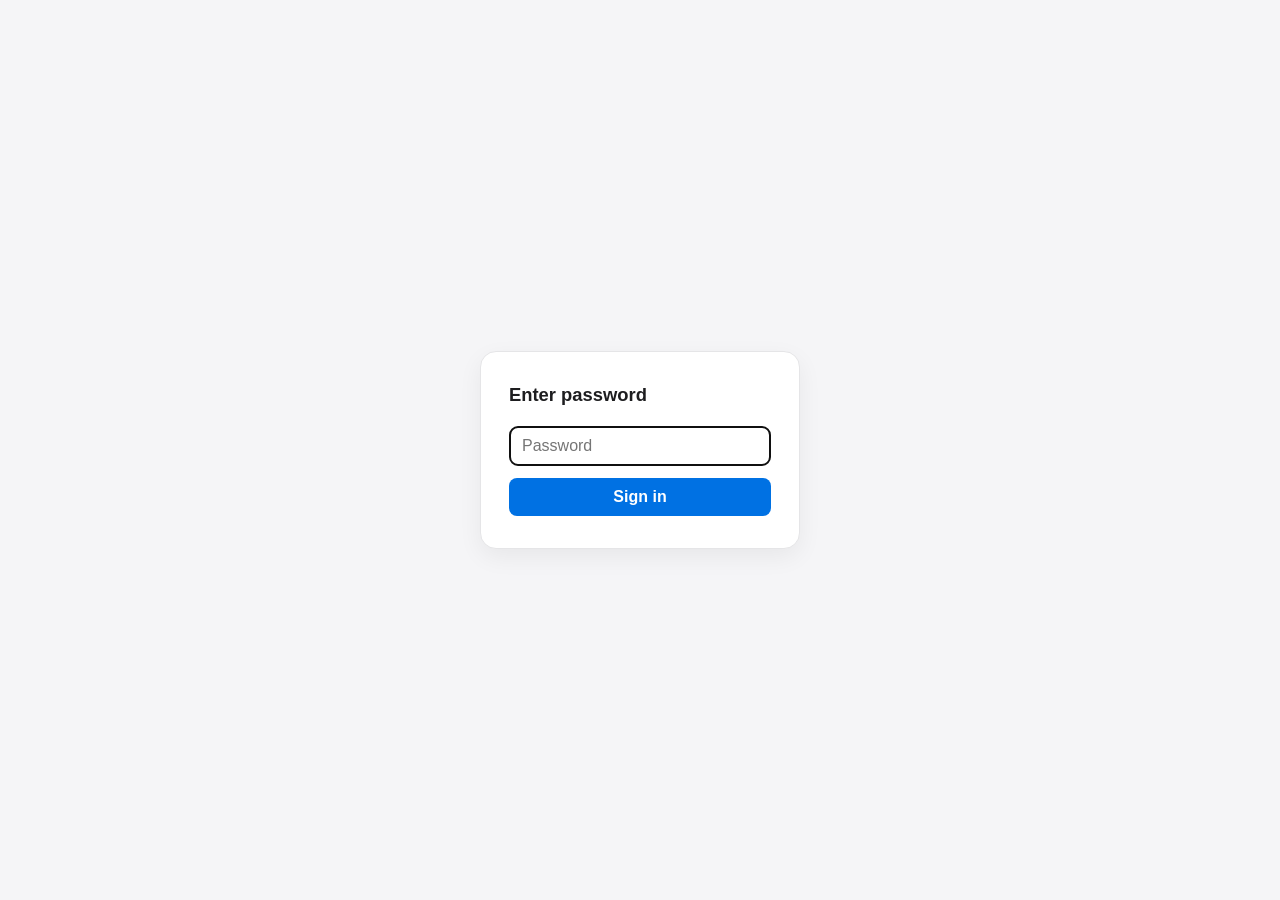
==== login.html @ 46b78440 "Add password-gated auth Edge middleware checks a signed, expiring app_auth cookie on every request a" ====
<!doctype html>
<html lang="en">
<head>
  <meta charset="utf-8" />
  <meta name="viewport" content="width=device-width, initial-scale=1" />
  <title>Sign in</title>
  <style>
    :root { color-scheme: light dark; }
    * { box-sizing: border-box; }
    body {
      margin: 0;
      min-height: 100vh;
      display: flex;
      align-items: center;
      justify-content: center;
      font-family: -apple-system, BlinkMacSystemFont, "Segoe UI", sans-serif;
      background: #f5f5f7;
      color: #1d1d1f;
    }
    @media (prefers-color-scheme: dark) {
      body { background: #0d0d0f; color: #f5f5f7; }
      .card { background: #1a1a1d !important; border-color: #2a2a2e !important; }
      input { background: #111 !important; color: #f5f5f7 !important; border-color: #333 !important; }
    }
    .card {
      width: 100%;
      max-width: 320px;
      padding: 32px 28px;
      background: #fff;
      border: 1px solid #e5e5e7;
      border-radius: 16px;
      box-shadow: 0 8px 24px rgba(0, 0, 0, 0.06);
    }
    h1 { font-size: 1.15rem; margin: 0 0 20px; }
    input {
      width: 100%;
      padding: 10px 12px;
      font-size: 1rem;
      border: 1px solid #d2d2d7;
      border-radius: 8px;
      margin-bottom: 12px;
    }
    button {
      width: 100%;
      padding: 10px 12px;
      font-size: 1rem;
      font-weight: 600;
      border: none;
      border-radius: 8px;
      background: #0071e3;
      color: #fff;
      cursor: pointer;
    }
    button:hover { background: #0077ed; }
    .error {
      color: #d92c2c;
      font-size: 0.85rem;
      margin: -6px 0 12px;
      display: none;
    }
    .error.show { display: block; }
  </style>
</head>
<body>
  <div class="card">
    <h1>Enter password</h1>
    <p class="error" id="errorMsg">Incorrect password.</p>
    <form method="POST" action="/api/login">
      <input type="password" name="password" placeholder="Password" autocomplete="current-password" autofocus required />
      <button type="submit">Sign in</button>
    </form>
  </div>
  <script>
    if (new URLSearchParams(location.search).get("error")) {
      document.getElementById("errorMsg").classList.add("show");
    }
  </script>
</body>
</html>
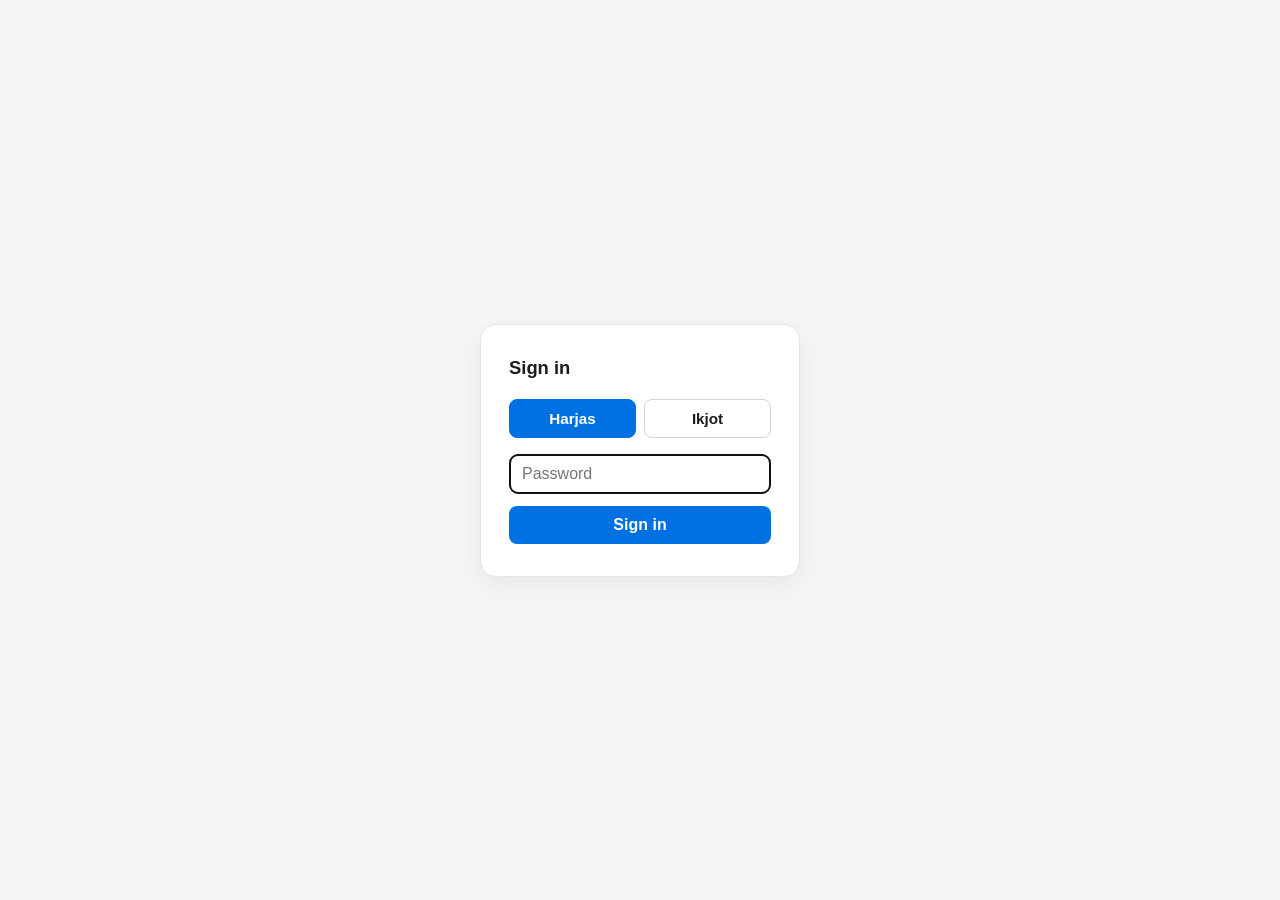
==== commit 8bca9e26: "User Changes" ====
--- a/login.html
+++ b/login.html
@@ -21,6 +21,8 @@
       body { background: #0d0d0f; color: #f5f5f7; }
       .card { background: #1a1a1d !important; border-color: #2a2a2e !important; }
       input { background: #111 !important; color: #f5f5f7 !important; border-color: #333 !important; }
+      .user-btn { background: #111 !important; color: #f5f5f7 !important; border-color: #333 !important; }
+      .user-btn.active { background: #0071e3 !important; color: #fff !important; border-color: #0071e3 !important; }
     }
     .card {
       width: 100%;
@@ -32,6 +34,27 @@
       box-shadow: 0 8px 24px rgba(0, 0, 0, 0.06);
     }
     h1 { font-size: 1.15rem; margin: 0 0 20px; }
+    .user-toggle {
+      display: flex;
+      gap: 8px;
+      margin-bottom: 16px;
+    }
+    .user-btn {
+      flex: 1;
+      padding: 10px 12px;
+      font-size: 0.95rem;
+      font-weight: 600;
+      border: 1px solid #d2d2d7;
+      border-radius: 8px;
+      background: #fff;
+      color: #1d1d1f;
+      cursor: pointer;
+    }
+    .user-btn.active {
+      background: #0071e3;
+      color: #fff;
+      border-color: #0071e3;
+    }
     input {
       width: 100%;
       padding: 10px 12px;
@@ -40,7 +63,7 @@
       border-radius: 8px;
       margin-bottom: 12px;
     }
-    button {
+    button[type="submit"] {
       width: 100%;
       padding: 10px 12px;
       font-size: 1rem;
@@ -51,7 +74,7 @@
       color: #fff;
       cursor: pointer;
     }
-    button:hover { background: #0077ed; }
+    button[type="submit"]:hover { background: #0077ed; }
     .error {
       color: #d92c2c;
       font-size: 0.85rem;
@@ -63,17 +86,42 @@
 </head>
 <body>
   <div class="card">
-    <h1>Enter password</h1>
-    <p class="error" id="errorMsg">Incorrect password.</p>
-    <form method="POST" action="/api/login">
-      <input type="password" name="password" placeholder="Password" autocomplete="current-password" autofocus required />
+    <h1>Sign in</h1>
+    <div class="user-toggle" id="userToggle">
+      <button type="button" class="user-btn active" data-user="harjas">Harjas</button>
+      <button type="button" class="user-btn" data-user="ikjot">Ikjot</button>
+    </div>
+    <form id="loginForm">
+      <input type="password" id="passwordInput" placeholder="Password" autocomplete="current-password" autofocus required />
       <button type="submit">Sign in</button>
     </form>
+    <p class="error" id="errorMsg">Incorrect password.</p>
   </div>
+  <script src="auth.js"></script>
   <script>
-    if (new URLSearchParams(location.search).get("error")) {
-      document.getElementById("errorMsg").classList.add("show");
-    }
+    var selectedUser = "harjas";
+    document.getElementById("userToggle").addEventListener("click", function (e) {
+      var btn = e.target.closest(".user-btn");
+      if (!btn) return;
+      selectedUser = btn.dataset.user;
+      document.querySelectorAll(".user-btn").forEach(function (b) {
+        b.classList.toggle("active", b === btn);
+      });
+      document.getElementById("errorMsg").classList.remove("show");
+    });
+
+    document.getElementById("loginForm").addEventListener("submit", function (e) {
+      e.preventDefault();
+      var password = document.getElementById("passwordInput").value;
+      var user = window.BudgetAuth.USERS[selectedUser];
+      if (user && user.password === password) {
+        localStorage.setItem(window.BudgetAuth.STORAGE_KEY, selectedUser);
+        var params = new URLSearchParams(location.search);
+        location.href = params.get("redirect") || "index.html";
+      } else {
+        document.getElementById("errorMsg").classList.add("show");
+      }
+    });
   </script>
 </body>
 </html>
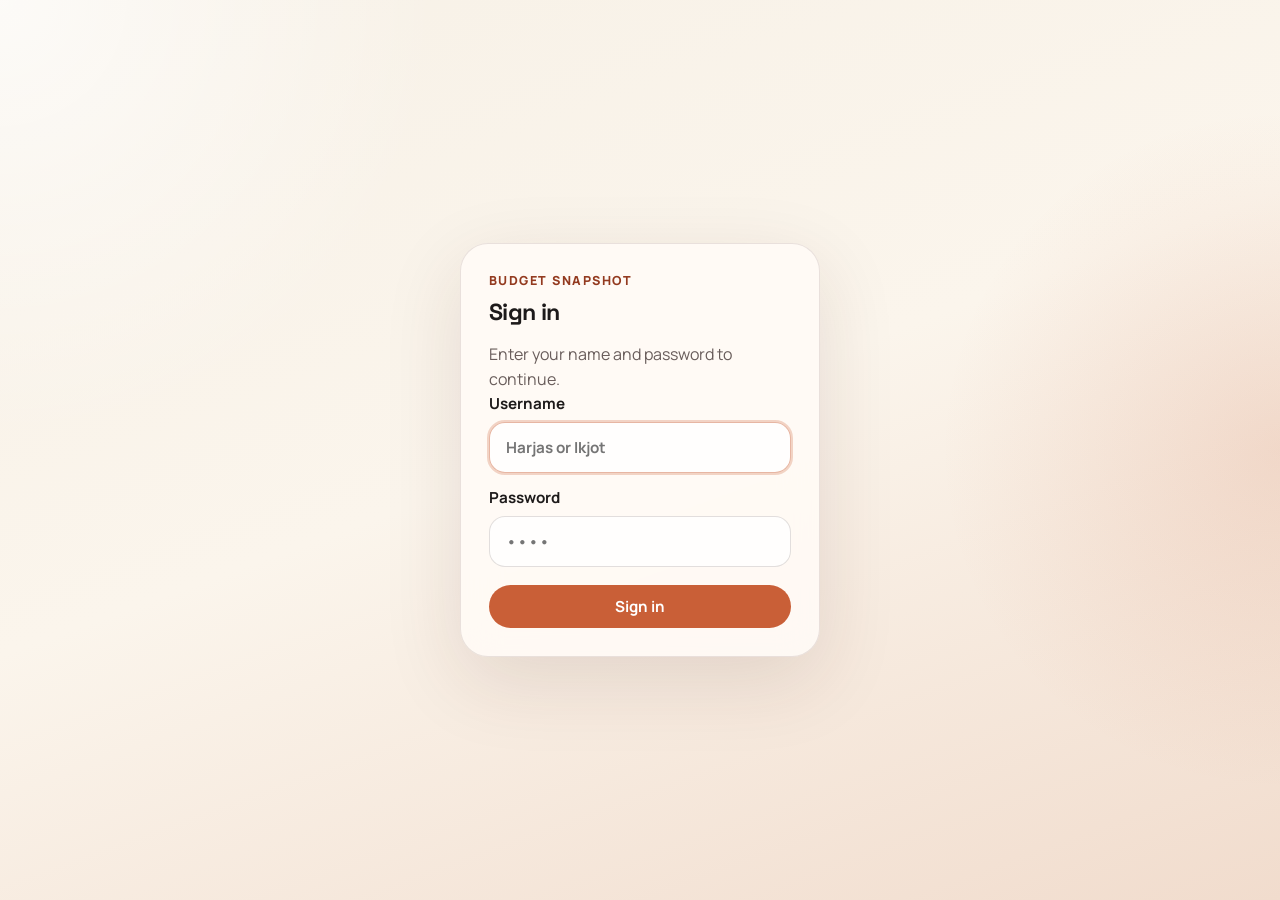
==== commit f07a7920: "Payment Options Update" ====
--- a/login.html
+++ b/login.html
@@ -1,127 +1,84 @@
 <!doctype html>
 <html lang="en">
-<head>
-  <meta charset="utf-8" />
-  <meta name="viewport" content="width=device-width, initial-scale=1" />
-  <title>Sign in</title>
-  <style>
-    :root { color-scheme: light dark; }
-    * { box-sizing: border-box; }
-    body {
-      margin: 0;
-      min-height: 100vh;
-      display: flex;
-      align-items: center;
-      justify-content: center;
-      font-family: -apple-system, BlinkMacSystemFont, "Segoe UI", sans-serif;
-      background: #f5f5f7;
-      color: #1d1d1f;
-    }
-    @media (prefers-color-scheme: dark) {
-      body { background: #0d0d0f; color: #f5f5f7; }
-      .card { background: #1a1a1d !important; border-color: #2a2a2e !important; }
-      input { background: #111 !important; color: #f5f5f7 !important; border-color: #333 !important; }
-      .user-btn { background: #111 !important; color: #f5f5f7 !important; border-color: #333 !important; }
-      .user-btn.active { background: #0071e3 !important; color: #fff !important; border-color: #0071e3 !important; }
-    }
-    .card {
-      width: 100%;
-      max-width: 320px;
-      padding: 32px 28px;
-      background: #fff;
-      border: 1px solid #e5e5e7;
-      border-radius: 16px;
-      box-shadow: 0 8px 24px rgba(0, 0, 0, 0.06);
-    }
-    h1 { font-size: 1.15rem; margin: 0 0 20px; }
-    .user-toggle {
-      display: flex;
-      gap: 8px;
-      margin-bottom: 16px;
-    }
-    .user-btn {
-      flex: 1;
-      padding: 10px 12px;
-      font-size: 0.95rem;
-      font-weight: 600;
-      border: 1px solid #d2d2d7;
-      border-radius: 8px;
-      background: #fff;
-      color: #1d1d1f;
-      cursor: pointer;
-    }
-    .user-btn.active {
-      background: #0071e3;
-      color: #fff;
-      border-color: #0071e3;
-    }
-    input {
-      width: 100%;
-      padding: 10px 12px;
-      font-size: 1rem;
-      border: 1px solid #d2d2d7;
-      border-radius: 8px;
-      margin-bottom: 12px;
-    }
-    button[type="submit"] {
-      width: 100%;
-      padding: 10px 12px;
-      font-size: 1rem;
-      font-weight: 600;
-      border: none;
-      border-radius: 8px;
-      background: #0071e3;
-      color: #fff;
-      cursor: pointer;
-    }
-    button[type="submit"]:hover { background: #0077ed; }
-    .error {
-      color: #d92c2c;
-      font-size: 0.85rem;
-      margin: -6px 0 12px;
-      display: none;
-    }
-    .error.show { display: block; }
-  </style>
-</head>
-<body>
-  <div class="card">
-    <h1>Sign in</h1>
-    <div class="user-toggle" id="userToggle">
-      <button type="button" class="user-btn active" data-user="harjas">Harjas</button>
-      <button type="button" class="user-btn" data-user="ikjot">Ikjot</button>
+  <head>
+    <meta charset="UTF-8" />
+    <meta name="viewport" content="width=device-width, initial-scale=1.0, viewport-fit=cover" />
+    <title>Sign in — Budget Snapshot</title>
+    <link rel="icon" type="image/png" href="Frame 2.png" />
+    <link rel="preconnect" href="https://fonts.googleapis.com" />
+    <link rel="preconnect" href="https://fonts.gstatic.com" crossorigin />
+    <link
+      href="https://fonts.googleapis.com/css2?family=Manrope:wght@400;500;700;800&family=Space+Grotesk:wght@500;700&display=swap"
+      rel="stylesheet"
+    />
+    <link rel="stylesheet" href="styles.css" />
+    <script src="auth.js"></script>
+    <style>
+      .login-shell {
+        min-height: 100vh;
+        display: flex;
+        align-items: center;
+        justify-content: center;
+        padding: 24px;
+      }
+      .login-card {
+        width: 100%;
+        max-width: 360px;
+      }
+      .login-card h2 {
+        margin-bottom: 6px;
+      }
+      .login-error {
+        color: var(--bad);
+        font-size: 0.85rem;
+        font-weight: 700;
+        margin: -4px 0 4px;
+        display: none;
+      }
+      .login-error.show {
+        display: block;
+      }
+      .login-card .primary-button {
+        width: 100%;
+        margin-top: 4px;
+      }
+    </style>
+  </head>
+  <body>
+    <div class="login-shell">
+      <section class="panel login-card">
+        <p class="section-tag">Budget Snapshot</p>
+        <h2>Sign in</h2>
+        <p class="supporting-text">Enter your name and password to continue.</p>
+        <form id="loginForm" class="stack-form">
+          <label>
+            Username
+            <input id="usernameInput" name="username" type="text" autocomplete="username" autofocus required placeholder="Harjas or Ikjot" />
+          </label>
+          <label>
+            Password
+            <input id="passwordInput" name="password" type="password" autocomplete="current-password" required placeholder="••••" />
+          </label>
+          <p class="login-error" id="errorMsg">Incorrect username or password.</p>
+          <button type="submit" class="primary-button">Sign in</button>
+        </form>
+      </section>
     </div>
-    <form id="loginForm">
-      <input type="password" id="passwordInput" placeholder="Password" autocomplete="current-password" autofocus required />
-      <button type="submit">Sign in</button>
-    </form>
-    <p class="error" id="errorMsg">Incorrect password.</p>
-  </div>
-  <script src="auth.js"></script>
-  <script>
-    var selectedUser = "harjas";
-    document.getElementById("userToggle").addEventListener("click", function (e) {
-      var btn = e.target.closest(".user-btn");
-      if (!btn) return;
-      selectedUser = btn.dataset.user;
-      document.querySelectorAll(".user-btn").forEach(function (b) {
-        b.classList.toggle("active", b === btn);
+    <script>
+      document.getElementById("loginForm").addEventListener("submit", function (e) {
+        e.preventDefault();
+        var username = document.getElementById("usernameInput").value.trim().toLowerCase();
+        var password = document.getElementById("passwordInput").value;
+        var user = window.BudgetAuth.USERS[username];
+        document.getElementById("errorMsg").classList.remove("show");
+        if (user && user.password === password) {
+          localStorage.setItem(window.BudgetAuth.STORAGE_KEY, username);
+          var params = new URLSearchParams(location.search);
+          location.href = params.get("redirect") || "index.html";
+        } else {
+          document.getElementById("errorMsg").classList.add("show");
+        }
       });
-      document.getElementById("errorMsg").classList.remove("show");
-    });
-
-    document.getElementById("loginForm").addEventListener("submit", function (e) {
-      e.preventDefault();
-      var password = document.getElementById("passwordInput").value;
-      var user = window.BudgetAuth.USERS[selectedUser];
-      if (user && user.password === password) {
-        localStorage.setItem(window.BudgetAuth.STORAGE_KEY, selectedUser);
-        var params = new URLSearchParams(location.search);
-        location.href = params.get("redirect") || "index.html";
-      } else {
-        document.getElementById("errorMsg").classList.add("show");
-      }
-    });
-  </script>
-</body>
+    </script>
+  </body>
 </html>
--- a/styles.css
+++ b/styles.css
@@ -0,0 +1,1887 @@
+:root {
+  --bg: #f7f1e7;
+  --bg-accent: #f1dccd;
+  --panel: rgba(255, 251, 246, 0.88);
+  --panel-strong: #fff8f1;
+  --ink: #1d1a1a;
+  --muted: #695d5b;
+  --line: rgba(72, 47, 40, 0.12);
+  --primary: #c95f37;
+  --primary-deep: #933a1f;
+  --good: #17643d;
+  --warn: #9c4b00;
+  --bad: #8b1e1e;
+  --shadow: 0 24px 80px rgba(70, 34, 24, 0.12);
+}
+
+* {
+  box-sizing: border-box;
+}
+
+body {
+  margin: 0;
+  min-height: 100vh;
+  font-family: "Manrope", sans-serif;
+  color: var(--ink);
+  background:
+    radial-gradient(circle at top left, rgba(255, 255, 255, 0.7), transparent 28%),
+    radial-gradient(circle at right center, rgba(201, 95, 55, 0.14), transparent 25%),
+    linear-gradient(160deg, var(--bg) 0%, #fbf5ec 48%, var(--bg-accent) 100%);
+}
+
+.side-nav {
+  position: fixed;
+  top: 50%;
+  left: 18px;
+  transform: translateY(-50%);
+  display: flex;
+  flex-direction: column;
+  gap: 10px;
+  z-index: 30;
+  height: calc(100vh - 48px);
+  justify-content: flex-start;
+}
+
+.side-nav-item {
+  writing-mode: vertical-rl;
+  text-orientation: mixed;
+  transform: rotate(180deg);
+  border-radius: 999px;
+  border: 1px solid rgba(72, 47, 40, 0.12);
+  background: rgba(255, 251, 246, 0.92);
+  box-shadow: 0 14px 28px rgba(70, 34, 24, 0.12);
+  padding: 16px 10px;
+  min-height: 116px;
+  font-weight: 800;
+  color: var(--ink);
+}
+
+.side-nav-item:hover {
+  background: rgba(255, 243, 234, 0.96);
+}
+
+.side-nav-icon {
+  writing-mode: horizontal-tb;
+  text-orientation: initial;
+  transform: none;
+  min-height: auto;
+  min-width: 54px;
+  padding: 14px 12px;
+  font-size: 1.5rem;
+  line-height: 1;
+}
+
+/* Push utility icons (calculator group) to bottom of nav */
+.side-nav-util-first {
+  margin-top: auto;
+}
+
+.side-nav-svg {
+  width: 22px;
+  height: 22px;
+  display: block;
+}
+
+.toast {
+  position: fixed;
+  right: 22px;
+  top: 22px;
+  max-width: 320px;
+  padding: 12px 16px;
+  border-radius: 16px;
+  background: rgba(39, 30, 26, 0.94);
+  color: #fff8f1;
+  box-shadow: 0 18px 36px rgba(39, 30, 26, 0.2);
+  opacity: 0;
+  transform: translateY(-10px);
+  pointer-events: none;
+  transition: opacity 180ms ease, transform 180ms ease;
+  z-index: 40;
+  font-size: 0.92rem;
+  line-height: 1.4;
+}
+
+.toast.visible {
+  opacity: 1;
+  transform: translateY(0);
+}
+
+.toast.success {
+  background: rgba(28, 92, 58, 0.94);
+}
+
+.toast.info {
+  background: rgba(39, 30, 26, 0.94);
+}
+
+.page-shell {
+  width: min(1320px, calc(100% - 60px));
+  margin: 0 auto;
+  padding: 32px 0 56px;
+  padding-left: 50px;
+}
+
+.hero {
+  margin-bottom: 24px;
+}
+
+.panel {
+  border: 1px solid var(--line);
+  border-radius: 28px;
+  background: var(--panel);
+  backdrop-filter: blur(18px);
+  box-shadow: var(--shadow);
+  padding: 28px;
+}
+
+.hero-visualization {
+  background:
+    radial-gradient(circle at top right, rgba(201, 95, 55, 0.12), transparent 24%),
+    linear-gradient(180deg, rgba(255, 249, 241, 0.95), rgba(255, 252, 247, 0.88));
+}
+
+.save-status {
+  margin-top: 0;
+  font-size: 0.88rem;
+  color: var(--muted);
+}
+
+.section-tag {
+  margin: 0 0 10px;
+  text-transform: uppercase;
+  letter-spacing: 0.12em;
+  font-size: 0.78rem;
+  color: var(--primary-deep);
+  font-weight: 800;
+}
+
+h2 {
+  font-family: "Space Grotesk", sans-serif;
+  margin: 0;
+  letter-spacing: -0.03em;
+  font-size: 1.45rem;
+  line-height: 1.15;
+}
+
+.supporting-text {
+  margin: 16px 0 0;
+  color: var(--muted);
+  line-height: 1.6;
+}
+
+.period-summary {
+  margin-top: 8px;
+  margin-bottom: 0;
+}
+
+.dashboard {
+  display: grid;
+  gap: 24px;
+}
+
+.top-dashboard {
+  grid-template-columns: 0.82fr 1.58fr;
+  align-items: start;
+}
+
+.secondary-dashboard {
+  grid-template-columns: minmax(420px, 1.25fr) minmax(300px, 0.8fr);
+  margin-top: 24px;
+  align-items: start;
+}
+
+.balances-panel,
+.payments-panel,
+.planning-panel,
+.purchase-panel,
+.sheet-panel {
+  min-height: 100%;
+}
+
+.lower-left-stack {
+  display: grid;
+  gap: 24px;
+}
+
+.panel-accent {
+  background: linear-gradient(180deg, rgba(255, 247, 239, 0.96) 0%, rgba(250, 233, 219, 0.88) 100%);
+}
+
+.panel-heading {
+  display: flex;
+  align-items: start;
+  justify-content: space-between;
+  gap: 16px;
+  margin-bottom: 20px;
+}
+
+.panel-heading > div:first-child {
+  min-width: 0;
+}
+
+.balances-panel .panel-heading,
+.sheet-panel .panel-heading {
+  margin-bottom: 18px;
+}
+
+.stack-form {
+  display: grid;
+  gap: 14px;
+}
+
+.toggle-label {
+  display: flex;
+  align-items: center;
+  justify-content: space-between;
+  gap: 14px;
+}
+
+.toggle-label input[type="checkbox"] {
+  width: 22px;
+  height: 22px;
+  flex: 0 0 auto;
+  accent-color: var(--primary);
+}
+
+label {
+  display: grid;
+  gap: 8px;
+  font-weight: 700;
+  font-size: 0.95rem;
+}
+
+.field-helper {
+  display: block;
+  font-size: 0.78rem;
+  line-height: 1.35;
+  color: var(--muted);
+  font-weight: 600;
+}
+
+.derived-value {
+  display: block;
+  font-family: "Space Grotesk", sans-serif;
+  font-size: 1.25rem;
+  line-height: 1.2;
+  font-variant-numeric: tabular-nums;
+}
+
+input,
+select {
+  width: 100%;
+  border: 1px solid rgba(62, 43, 34, 0.15);
+  border-radius: 16px;
+  padding: 14px 16px;
+  font: inherit;
+  color: var(--ink);
+  background: rgba(255, 255, 255, 0.8);
+}
+
+select {
+  appearance: none;
+  background-image:
+    linear-gradient(45deg, transparent 50%, currentColor 50%),
+    linear-gradient(135deg, currentColor 50%, transparent 50%);
+  background-position:
+    calc(100% - 18px) calc(50% - 2px),
+    calc(100% - 12px) calc(50% - 2px);
+  background-size: 6px 6px, 6px 6px;
+  background-repeat: no-repeat;
+  padding-right: 32px;
+}
+
+input:focus,
+select:focus {
+  outline: 2px solid rgba(201, 95, 55, 0.25);
+  border-color: rgba(201, 95, 55, 0.45);
+}
+
+.stats-grid {
+  display: grid;
+  gap: 14px;
+  margin-top: 20px;
+}
+
+.compact-grid {
+  grid-template-columns: repeat(2, minmax(0, 1fr));
+}
+
+.accounts-stats {
+  grid-template-columns: 1fr;
+}
+
+.hero-stats {
+  grid-template-columns: repeat(4, minmax(0, 1fr));
+}
+
+.bottom-stats {
+  grid-template-columns: repeat(2, minmax(0, 1fr));
+}
+
+.stat-card,
+.decision-card {
+  border-radius: 20px;
+  padding: 18px;
+  background: var(--panel-strong);
+  border: 1px solid var(--line);
+}
+
+.stat-card span,
+.decision-label {
+  display: block;
+  font-size: 0.9rem;
+  color: var(--muted);
+  margin-bottom: 6px;
+}
+
+.stat-caption {
+  display: block;
+  margin-bottom: 8px;
+  font-size: 0.78rem;
+  line-height: 1.35;
+  color: var(--muted);
+}
+
+.stat-card strong,
+.decision-card strong {
+  font-family: "Space Grotesk", sans-serif;
+  font-size: 1.45rem;
+  font-variant-numeric: tabular-nums;
+}
+
+.accent-stat {
+  background: linear-gradient(180deg, rgba(201, 95, 55, 0.14), rgba(255, 241, 230, 0.94));
+  border-color: rgba(201, 95, 55, 0.22);
+}
+
+.accent-stat strong {
+  color: var(--primary-deep);
+}
+
+button {
+  font: inherit;
+  border: none;
+  cursor: pointer;
+}
+
+.secondary-button,
+.ghost-button {
+  border-radius: 999px;
+  padding: 10px 16px;
+  font-weight: 800;
+}
+
+.sheet-actions {
+  display: flex;
+  gap: 10px;
+  align-items: center;
+  flex-wrap: wrap;
+  justify-content: flex-end;
+  margin-top: 2px;
+}
+
+.period-filter {
+  min-width: 160px;
+  font-size: 0.82rem;
+  gap: 6px;
+}
+
+.period-filter span {
+  color: var(--muted);
+  font-weight: 800;
+  text-transform: uppercase;
+  letter-spacing: 0.08em;
+}
+
+.period-filter select {
+  min-width: 0;
+}
+
+.secondary-button {
+  background: var(--primary);
+  color: white;
+}
+
+.ghost-button {
+  background: rgba(0, 0, 0, 0.05);
+  color: var(--ink);
+  border: 1px solid var(--line);
+}
+
+.small-button {
+  padding: 8px 12px;
+  font-size: 0.86rem;
+}
+
+.decision-card {
+  margin-top: 20px;
+}
+
+.treat-panel .decision-card {
+  min-height: 138px;
+}
+
+.treat-panel #treatReason,
+.treat-panel #treatPurchaseFit {
+  line-height: 1.5;
+}
+
+.decision-card.good {
+  border-color: rgba(23, 100, 61, 0.28);
+}
+
+.decision-card.caution {
+  border-color: rgba(156, 75, 0, 0.28);
+}
+
+.decision-card.bad {
+  border-color: rgba(139, 30, 30, 0.28);
+}
+
+.good strong,
+.good #decisionText,
+#healthLabel.good {
+  color: var(--good);
+}
+
+.caution strong,
+.caution #decisionText,
+#healthLabel.caution {
+  color: var(--warn);
+}
+
+.bad strong,
+.bad #decisionText,
+#healthLabel.bad {
+  color: var(--bad);
+}
+
+.hero-visualization canvas {
+  width: 100%;
+  height: auto;
+  display: block;
+  border-radius: 18px;
+  background: linear-gradient(180deg, rgba(255, 248, 241, 0.95), rgba(255, 255, 255, 0.8));
+  border: 1px solid var(--line);
+}
+
+.hero-status {
+  display: flex;
+  justify-content: space-between;
+  gap: 16px;
+  margin-top: 18px;
+  color: var(--muted);
+}
+
+.legend {
+  display: flex;
+  flex-wrap: wrap;
+  gap: 10px;
+  margin-top: 14px;
+}
+
+.legend-item {
+  display: inline-flex;
+  align-items: center;
+  gap: 8px;
+  padding: 10px 12px;
+  border-radius: 18px;
+  background: rgba(255, 255, 255, 0.7);
+  border: 1px solid var(--line);
+  font-size: 0.9rem;
+  flex-wrap: wrap;
+}
+
+.legend-item.over-cap {
+  background: rgba(255, 236, 236, 0.92);
+  border-color: rgba(199, 68, 68, 0.35);
+}
+
+.legend-copy {
+  display: grid;
+  gap: 2px;
+  min-width: 0;
+}
+
+.legend-title {
+  font-weight: 700;
+}
+
+.legend-helper {
+  color: var(--muted);
+  font-size: 0.75rem;
+}
+
+.legend-item.over-cap .legend-title,
+.legend-item.over-cap .legend-helper {
+  color: var(--bad);
+}
+
+.legend-cap-input {
+  display: inline-grid;
+  gap: 4px;
+  font-size: 0.7rem;
+  text-transform: uppercase;
+  letter-spacing: 0.08em;
+  color: var(--muted);
+  margin-left: 6px;
+}
+
+.legend-cap-input input {
+  width: 92px;
+  min-width: 92px;
+  padding: 8px 10px;
+  border-radius: 12px;
+  font-size: 0.86rem;
+}
+
+.legend-swatch {
+  width: 12px;
+  height: 12px;
+  border-radius: 999px;
+  flex-shrink: 0;
+}
+
+.table-wrap {
+  overflow-x: auto;
+  border: 1px solid var(--line);
+  border-radius: 22px;
+  background: rgba(255, 253, 250, 0.9);
+}
+
+.expense-table {
+  width: 100%;
+  min-width: 860px;
+  border-collapse: collapse;
+}
+
+.payment-wrap .expense-table {
+  min-width: 0;
+}
+
+.expense-table th,
+.expense-table td {
+  padding: 12px;
+  border-bottom: 1px solid rgba(72, 47, 40, 0.08);
+  text-align: left;
+  vertical-align: middle;
+}
+
+.expense-table th {
+  font-size: 0.84rem;
+  text-transform: uppercase;
+  letter-spacing: 0.08em;
+  color: var(--muted);
+  background: rgba(247, 239, 229, 0.9);
+}
+
+.table-sort-button {
+  display: flex;
+  width: 100%;
+  align-items: center;
+  justify-content: space-between;
+  gap: 12px;
+  padding: 0;
+  background: transparent;
+  color: inherit;
+  font: inherit;
+  font-weight: inherit;
+  text-transform: inherit;
+  letter-spacing: inherit;
+}
+
+.sort-arrow {
+  width: 9px;
+  height: 9px;
+  flex: 0 0 auto;
+  border-top: 2px solid currentColor;
+  border-left: 2px solid currentColor;
+  transform: rotate(45deg) translateY(2px);
+  transition: transform 140ms ease;
+}
+
+[aria-sort="descending"] .sort-arrow {
+  transform: rotate(225deg) translateY(2px);
+}
+
+.expense-table tbody tr:hover {
+  background: rgba(255, 248, 241, 0.72);
+}
+
+.expense-table input,
+.expense-table select {
+  min-width: 120px;
+  border-radius: 14px;
+  padding: 11px 12px;
+}
+
+.expense-table td:last-child {
+  width: 1%;
+  white-space: nowrap;
+}
+
+.expense-remove-button {
+  display: inline-grid;
+  place-items: center;
+  width: 28px;
+  height: 28px;
+  padding: 0;
+  border: 1px solid transparent;
+  border-radius: 50%;
+  background: transparent;
+  color: #c74444;
+  font-size: 1.25rem;
+  line-height: 1;
+  transition: background 140ms ease, color 140ms ease, border-color 140ms ease;
+}
+
+.expense-remove-button:hover,
+.expense-remove-button:focus-visible {
+  background: rgba(199, 68, 68, 0.1);
+  border-color: rgba(199, 68, 68, 0.2);
+  color: #a52f2f;
+}
+
+.empty-state {
+  padding: 24px;
+  text-align: center;
+  color: var(--muted);
+}
+
+.category-pill {
+  color: #1d1a1a;
+  font-weight: 700;
+}
+
+.monthly-panel {
+  margin-top: 24px;
+}
+
+.fab-button {
+  display: none;
+}
+
+/* Calculator modal — floats in bottom-right corner, no overlay */
+.calc-modal {
+  position: fixed;
+  bottom: 24px;
+  right: 24px;
+  z-index: 150;
+}
+
+.calc-modal.hidden {
+  display: none;
+}
+
+.calc-panel {
+  width: 100%;
+  max-width: 316px;
+  background: var(--panel-strong);
+  border: 1px solid var(--line);
+  border-radius: 28px;
+  box-shadow: 0 32px 80px rgba(70, 34, 24, 0.22);
+  padding: 24px;
+}
+
+.calc-header {
+  display: flex;
+  align-items: center;
+  justify-content: space-between;
+  margin-bottom: 14px;
+}
+
+.calc-display {
+  background: rgba(247, 241, 231, 0.7);
+  border: 1px solid var(--line);
+  border-radius: 18px;
+  padding: 14px 18px;
+  text-align: right;
+  margin-bottom: 16px;
+  min-height: 82px;
+  display: flex;
+  flex-direction: column;
+  justify-content: flex-end;
+  gap: 4px;
+}
+
+.calc-expression {
+  font-size: 0.82rem;
+  color: var(--muted);
+  min-height: 1em;
+  overflow: hidden;
+  text-overflow: ellipsis;
+  white-space: nowrap;
+}
+
+.calc-value {
+  font-family: "Space Grotesk", sans-serif;
+  font-size: 2.4rem;
+  font-variant-numeric: tabular-nums;
+  letter-spacing: -0.03em;
+  line-height: 1;
+  overflow: hidden;
+  text-overflow: ellipsis;
+  white-space: nowrap;
+  display: block;
+}
+
+.calc-keys {
+  display: grid;
+  grid-template-columns: repeat(4, 1fr);
+  gap: 9px;
+}
+
+.calc-key {
+  border-radius: 14px;
+  height: 58px;
+  padding: 0;
+  font-family: "Space Grotesk", sans-serif;
+  font-size: 1.15rem;
+  font-weight: 700;
+  border: 1px solid var(--line);
+  background: rgba(255, 255, 255, 0.9);
+  color: var(--ink);
+  cursor: pointer;
+  display: flex;
+  align-items: center;
+  justify-content: center;
+  transition: filter 100ms ease;
+  user-select: none;
+}
+
+.calc-key:hover {
+  filter: brightness(0.95);
+}
+
+.calc-key:active {
+  filter: brightness(0.88);
+  transform: scale(0.95);
+}
+
+.calc-key-fn {
+  background: rgba(105, 93, 91, 0.13);
+}
+
+.calc-key-op {
+  background: rgba(201, 95, 55, 0.13);
+  color: var(--primary-deep);
+}
+
+.calc-key-op.active {
+  background: var(--primary);
+  color: #fff;
+  border-color: transparent;
+}
+
+.calc-key-equals {
+  background: var(--primary);
+  color: #fff;
+  border-color: transparent;
+}
+
+.calc-key-equals:hover {
+  filter: brightness(0.92);
+}
+
+.calc-key-zero {
+  grid-column: span 2;
+  justify-content: flex-start;
+  padding-left: 20px;
+}
+
+.toast-undo-btn {
+  background: none;
+  border: none;
+  color: inherit;
+  font: inherit;
+  font-weight: 800;
+  cursor: pointer;
+  text-decoration: underline;
+  padding: 0;
+  margin-left: 6px;
+  opacity: 0.85;
+}
+
+.toast-undo-btn:hover {
+  opacity: 1;
+}
+
+.monthly-panel canvas {
+  width: 100%;
+  height: auto;
+  display: block;
+  border-radius: 18px;
+  background: linear-gradient(180deg, rgba(255, 248, 241, 0.95), rgba(255, 255, 255, 0.8));
+  border: 1px solid var(--line);
+}
+
+.daily-chart-wrap {
+  position: relative;
+}
+
+.daily-chart-tooltip {
+  position: absolute;
+  z-index: 5;
+  display: grid;
+  gap: 6px;
+  min-width: 150px;
+  padding: 10px 12px;
+  border: 1px solid rgba(72, 47, 40, 0.16);
+  border-radius: 12px;
+  background: rgba(35, 30, 28, 0.96);
+  box-shadow: 0 8px 24px rgba(35, 30, 28, 0.2);
+  color: #fff;
+  font-size: 0.78rem;
+  pointer-events: none;
+}
+
+.daily-chart-tooltip[hidden] {
+  display: none;
+}
+
+.daily-chart-tooltip span {
+  display: flex;
+  align-items: center;
+  gap: 7px;
+  white-space: nowrap;
+}
+
+.daily-chart-tooltip i {
+  width: 9px;
+  height: 9px;
+  border-radius: 3px;
+}
+
+.daily-chart-tooltip .daily-tooltip-total {
+  margin-top: 2px;
+  padding-top: 6px;
+  border-top: 1px solid rgba(255, 255, 255, 0.18);
+  font-weight: 800;
+}
+
+.daily-chart-legend {
+  display: flex;
+  flex-wrap: wrap;
+  gap: 8px 14px;
+  margin-top: 12px;
+}
+
+.daily-legend-item {
+  display: inline-flex;
+  align-items: center;
+  gap: 6px;
+  color: var(--muted);
+  font-size: 0.78rem;
+  font-weight: 700;
+}
+
+.daily-legend-swatch {
+  width: 10px;
+  height: 10px;
+  border-radius: 3px;
+  flex: 0 0 auto;
+}
+
+.monthly-stats {
+  grid-template-columns: repeat(4, minmax(0, 1fr));
+}
+
+@media (max-width: 1280px) {
+  .secondary-dashboard {
+    grid-template-columns: 1fr;
+  }
+}
+
+@media (max-width: 1100px) {
+  .top-dashboard {
+    grid-template-columns: 1fr;
+  }
+
+  .hero-stats {
+    grid-template-columns: repeat(2, 1fr);
+  }
+}
+
+/* iPad and phone — bottom nav */
+@media (max-width: 834px) {
+  .side-nav {
+    top: auto;
+    bottom: 0;
+    left: 0;
+    right: 0;
+    height: auto;
+    transform: none;
+    flex-direction: row;
+    justify-content: stretch;
+    padding: 0 0 env(safe-area-inset-bottom);
+    gap: 0;
+    border-top: 1px solid var(--line);
+    background: rgba(255, 251, 246, 0.97);
+    backdrop-filter: blur(20px);
+    box-shadow: 0 -4px 20px rgba(70, 34, 24, 0.08);
+  }
+
+  .side-nav-item {
+    writing-mode: horizontal-tb;
+    text-orientation: initial;
+    transform: none;
+    min-height: 58px;
+    min-width: 0;
+    flex: 1;
+    border-radius: 0;
+    border: none;
+    padding: 10px 6px;
+    font-size: 0.7rem;
+    box-shadow: none;
+    background: transparent;
+  }
+
+  .side-nav-icon {
+    margin-top: 0;
+    writing-mode: horizontal-tb;
+    transform: none;
+    flex: 0 0 58px;
+    padding: 10px 8px;
+    min-height: 58px;
+    min-width: 0;
+  }
+
+  .page-shell {
+    width: 100%;
+    padding: 24px 16px calc(78px + env(safe-area-inset-bottom));
+  }
+
+  .toast {
+    left: 16px;
+    right: 16px;
+    top: 16px;
+    max-width: none;
+  }
+
+  .secondary-dashboard {
+    grid-template-columns: 1fr;
+    margin-top: 20px;
+  }
+
+  .monthly-stats {
+    grid-template-columns: repeat(2, 1fr);
+  }
+
+  .hero-status {
+    flex-direction: column;
+    gap: 4px;
+  }
+
+  .sheet-actions {
+    width: 100%;
+    flex-direction: column;
+    align-items: stretch;
+  }
+
+  .fab-button {
+    display: flex;
+    align-items: center;
+    justify-content: center;
+    position: fixed;
+    bottom: calc(70px + env(safe-area-inset-bottom));
+    right: 20px;
+    width: 56px;
+    height: 56px;
+    border-radius: 50%;
+    background: var(--primary);
+    color: #fff;
+    font-size: 2rem;
+    font-weight: 400;
+    line-height: 1;
+    box-shadow: 0 8px 24px rgba(201, 95, 55, 0.4);
+    z-index: 25;
+    border: none;
+  }
+
+  /* Expense table → card layout on mobile */
+  .expense-table:not(.payment-table) {
+    min-width: 0;
+  }
+
+  .expense-table:not(.payment-table) thead {
+    display: none;
+  }
+
+  .expense-table:not(.payment-table) tbody tr {
+    display: grid;
+    grid-template-columns: 1fr 1fr;
+    gap: 10px;
+    padding: 16px;
+    border-bottom: 1px solid rgba(72, 47, 40, 0.1);
+  }
+
+  .expense-table:not(.payment-table) tbody tr:last-child {
+    border-bottom: none;
+  }
+
+  .expense-table:not(.payment-table) tbody td {
+    display: block;
+    padding: 0;
+    border-bottom: none;
+    width: auto;
+    white-space: normal;
+  }
+
+  /* Description full-width at top */
+  .expense-table:not(.payment-table) tbody td:nth-child(2) {
+    grid-column: 1 / -1;
+    order: -5;
+  }
+
+  .expense-table:not(.payment-table) tbody td:nth-child(1) { order: -4; }
+  .expense-table:not(.payment-table) tbody td:nth-child(3) { order: -3; }
+  .expense-table:not(.payment-table) tbody td:nth-child(4) { order: -2; }
+  .expense-table:not(.payment-table) tbody td:nth-child(5) { order: -1; }
+
+  /* Remove button full-width at bottom */
+  .expense-table:not(.payment-table) tbody td:nth-child(6) {
+    grid-column: 1 / -1;
+    order: 0;
+    text-align: right;
+  }
+
+  /* Empty state spans both columns */
+  .expense-table:not(.payment-table) tbody td.empty-state {
+    grid-column: 1 / -1;
+  }
+
+  /* Mini labels above each field */
+  .expense-table:not(.payment-table) tbody td::before {
+    display: block;
+    font-size: 0.72rem;
+    text-transform: uppercase;
+    letter-spacing: 0.08em;
+    color: var(--muted);
+    font-weight: 800;
+    margin-bottom: 5px;
+  }
+
+  .expense-table:not(.payment-table) tbody td:nth-child(1)::before { content: "Date"; }
+  .expense-table:not(.payment-table) tbody td:nth-child(2)::before { content: "Description"; }
+  .expense-table:not(.payment-table) tbody td:nth-child(3)::before { content: "Amount"; }
+  .expense-table:not(.payment-table) tbody td:nth-child(4)::before { content: "Category"; }
+  .expense-table:not(.payment-table) tbody td:nth-child(5)::before { content: "Paid from"; }
+  .expense-table:not(.payment-table) tbody td:nth-child(6)::before { content: none; }
+
+  .expense-table:not(.payment-table) tbody td input,
+  .expense-table:not(.payment-table) tbody td select {
+    min-width: 0;
+    width: 100%;
+  }
+}
+
+.tab-bar {
+  display: flex;
+  flex-wrap: wrap;
+  gap: 8px;
+  padding: 18px 0 0 80px;
+  width: min(1320px, calc(100% - 60px));
+  margin: 0 auto;
+}
+
+.tab-btn {
+  padding: 8px 22px;
+  border-radius: 999px;
+  border: 1.5px solid var(--line);
+  background: transparent;
+  color: var(--muted);
+  text-decoration: none;
+  font-family: "Manrope", sans-serif;
+  font-size: 0.9rem;
+  font-weight: 700;
+  cursor: pointer;
+  transition: background 160ms, color 160ms, border-color 160ms;
+}
+
+.tab-btn:hover {
+  background: var(--bg-accent);
+  color: var(--ink);
+}
+
+.tab-btn.tab-active {
+  background: var(--primary);
+  color: #fff;
+  border-color: var(--primary);
+}
+
+.wishlist-shell {
+  padding-top: 20px;
+}
+
+.wishlist-panel {
+  max-width: 640px;
+}
+
+.wishlist-items {
+  display: flex;
+  flex-direction: column;
+  gap: 10px;
+  margin-bottom: 24px;
+}
+
+.wishlist-empty {
+  color: var(--muted);
+  font-size: 0.92rem;
+  margin: 0 0 20px;
+}
+
+/* ── Wishlist items ─────────────────────────────────── */
+
+.wishlist-item {
+  display: flex;
+  flex-direction: column;
+  gap: 8px;
+  padding: 14px 16px;
+  background: var(--panel-strong);
+  border: 1.5px solid var(--line);
+  border-radius: 14px;
+}
+
+.wishlist-item-row {
+  display: flex;
+  gap: 8px;
+  align-items: center;
+}
+
+.wishlist-item-meta {
+  display: flex;
+  align-items: center;
+  gap: 12px;
+  flex-wrap: wrap;
+}
+
+/* ── Priority pills ─────────────────────────────────── */
+
+.priority-pills {
+  display: flex;
+  align-items: center;
+  gap: 5px;
+}
+
+.priority-label {
+  font-size: 0.78rem;
+  font-weight: 600;
+  color: var(--muted);
+  margin-right: 2px;
+}
+
+.priority-pill {
+  padding: 3px 10px;
+  border-radius: 999px;
+  border: 1.5px solid var(--line);
+  background: transparent;
+  font-family: "Manrope", sans-serif;
+  font-size: 0.78rem;
+  font-weight: 600;
+  color: var(--muted);
+  cursor: pointer;
+  transition: background 120ms, border-color 120ms, color 120ms;
+}
+
+.priority-pill:hover {
+  border-color: var(--primary);
+  color: var(--primary);
+}
+
+.pill-active.pill-low {
+  background: #e8f5e9;
+  border-color: #2e7d32;
+  color: #2e7d32;
+}
+
+.pill-active.pill-medium {
+  background: #fff3e0;
+  border-color: #9c4b00;
+  color: #9c4b00;
+}
+
+.pill-active.pill-high {
+  background: #fce4ec;
+  border-color: #c62828;
+  color: #c62828;
+}
+
+/* ── Affordability chip ──────────────────────────────── */
+
+.afford-chip {
+  display: inline-block;
+  padding: 3px 10px;
+  border-radius: 999px;
+  font-size: 0.75rem;
+  font-weight: 700;
+  letter-spacing: 0.01em;
+}
+
+.afford-yes {
+  background: #e8f5e9;
+  color: #1b5e20;
+}
+
+.afford-caution {
+  background: #fff3e0;
+  color: #7c3a00;
+}
+
+.afford-no {
+  background: #f5f5f5;
+  color: #757575;
+}
+
+/* ── Wishlist inputs ─────────────────────────────────── */
+
+.wishlist-name-input {
+  flex: 1;
+  min-width: 0;
+  padding: 9px 12px;
+  border: 1.5px solid var(--line);
+  border-radius: 10px;
+  font-family: "Manrope", sans-serif;
+  font-size: 0.9rem;
+  background: var(--bg);
+  color: var(--ink);
+}
+
+.wishlist-price-input {
+  width: 95px;
+  padding: 9px 12px;
+  border: 1.5px solid var(--line);
+  border-radius: 10px;
+  font-family: "Manrope", sans-serif;
+  font-size: 0.9rem;
+  background: var(--bg);
+  color: var(--ink);
+}
+
+.extras-toggle-btn {
+  margin-left: auto;
+  background: none;
+  border: none;
+  font-family: "Manrope", sans-serif;
+  font-size: 0.78rem;
+  font-weight: 700;
+  color: var(--primary);
+  cursor: pointer;
+  padding: 2px 4px;
+  flex-shrink: 0;
+}
+
+.extras-toggle-btn:hover { opacity: 0.7; }
+
+.wishlist-extras {
+  display: flex;
+  flex-direction: column;
+  gap: 6px;
+}
+
+.wishlist-extras.hidden { display: none; }
+
+.wishlist-link-input,
+.wishlist-notes-input {
+  width: 100%;
+  padding: 7px 12px;
+  border: 1.5px solid var(--line);
+  border-radius: 10px;
+  font-family: "Manrope", sans-serif;
+  font-size: 0.82rem;
+  background: var(--bg);
+  color: var(--ink);
+  box-sizing: border-box;
+}
+
+/* ── Budget context bar ──────────────────────────────── */
+
+.wishlist-budget-bar {
+  background: var(--panel-strong);
+  border: 1.5px solid var(--line);
+  border-radius: 12px;
+  padding: 12px 16px;
+  margin-bottom: 18px;
+  display: flex;
+  flex-direction: column;
+  gap: 4px;
+}
+
+.budget-bar-inner {
+  display: flex;
+  align-items: center;
+  gap: 8px;
+  font-size: 0.9rem;
+  font-weight: 600;
+  color: var(--ink);
+}
+
+.budget-mode-chip {
+  display: inline-block;
+  padding: 2px 9px;
+  border-radius: 999px;
+  background: rgba(201, 95, 55, 0.12);
+  color: var(--primary);
+  font-size: 0.75rem;
+  font-weight: 700;
+  margin-left: auto;
+}
+
+.budget-bar-caption {
+  font-size: 0.78rem;
+  color: var(--muted);
+}
+
+.wishlist-header-actions {
+  display: flex;
+  align-items: center;
+  gap: 8px;
+  flex-shrink: 0;
+}
+
+.wishlist-suggest-wrap {
+  display: flex;
+  gap: 10px;
+  align-items: center;
+  flex-wrap: wrap;
+  margin-bottom: 16px;
+}
+
+/* ── AI key section ─────────────────────────────────── */
+
+.ai-key-section {
+  background: var(--panel-strong);
+  border: 1.5px solid var(--line);
+  border-radius: 12px;
+  padding: 14px 16px;
+  margin-bottom: 16px;
+  display: flex;
+  flex-direction: column;
+  gap: 8px;
+}
+
+.ai-key-section.hidden { display: none; }
+
+.ai-key-label {
+  font-size: 0.82rem;
+  font-weight: 700;
+  color: var(--muted);
+}
+
+.ai-key-row {
+  display: flex;
+  gap: 8px;
+  align-items: center;
+}
+
+.ai-key-input {
+  flex: 1;
+  padding: 8px 12px;
+  border: 1.5px solid var(--line);
+  border-radius: 10px;
+  font-family: "Manrope", sans-serif;
+  font-size: 0.85rem;
+  background: var(--bg);
+  color: var(--ink);
+  min-width: 0;
+}
+
+.ai-key-caption {
+  font-size: 0.75rem;
+  color: var(--muted);
+  margin: 0;
+}
+
+.ai-key-caption a {
+  color: var(--primary);
+  text-decoration: none;
+}
+
+/* ── AI result card ─────────────────────────────────── */
+
+.ai-result-card {
+  border-radius: 16px;
+  padding: 18px 20px;
+  background: linear-gradient(140deg, #fdf6f2 0%, #f8f4ff 100%);
+  border: 1.5px solid rgba(147, 58, 31, 0.22);
+  display: flex;
+  flex-direction: column;
+  gap: 10px;
+  margin-top: 16px;
+}
+
+.ai-result-card.hidden { display: none; }
+
+.ai-result-header {
+  display: flex;
+  align-items: center;
+  justify-content: space-between;
+}
+
+.ai-result-header .decision-label { margin: 0; }
+
+.ai-model-badge {
+  display: inline-block;
+  padding: 2px 9px;
+  border-radius: 999px;
+  background: rgba(147, 58, 31, 0.1);
+  color: var(--primary-deep);
+  font-size: 0.72rem;
+  font-weight: 700;
+  letter-spacing: 0.04em;
+}
+
+.ai-result-content {
+  font-size: 0.92rem;
+  line-height: 1.65;
+  color: var(--ink);
+}
+
+.ai-result-error {
+  background: #fff5f5;
+  border-color: #c9444a;
+}
+
+.ai-result-error .ai-result-content {
+  color: #8b1e1e;
+}
+
+/* ── Primary button ─────────────────────────────────── */
+
+.primary-button {
+  padding: 11px 24px;
+  border-radius: 999px;
+  background: var(--primary);
+  color: #fff;
+  border: none;
+  font-family: "Manrope", sans-serif;
+  font-size: 0.95rem;
+  font-weight: 700;
+  cursor: pointer;
+  transition: background 160ms;
+}
+
+.primary-button:hover {
+  background: var(--primary-deep);
+}
+
+/* ── Suggestion card ────────────────────────────────── */
+
+.treat-suggestion-card {
+  border-radius: 16px;
+  padding: 20px 20px 16px;
+  background: var(--panel-strong);
+  border: 1.5px solid var(--line);
+  display: flex;
+  flex-direction: column;
+  gap: 8px;
+}
+
+.treat-priority-badge {
+  display: inline-block;
+  padding: 2px 10px;
+  border-radius: 999px;
+  font-size: 0.75rem;
+  font-weight: 700;
+  align-self: flex-start;
+}
+
+.treat-priority-badge.hidden { display: none; }
+
+.priority-badge-low    { background: #e8f5e9; color: #1b5e20; }
+.priority-badge-medium { background: #fff3e0; color: #7c3a00; }
+.priority-badge-high   { background: #fce4ec; color: #c62828; }
+
+.treat-main-row {
+  display: flex;
+  align-items: baseline;
+  gap: 12px;
+  flex-wrap: wrap;
+}
+
+.treat-suggestion-card strong {
+  font-size: 1.2rem;
+}
+
+.treat-suggestion-price {
+  font-size: 1rem;
+  font-weight: 700;
+  color: var(--muted);
+}
+
+.savings-timeline {
+  font-size: 0.82rem;
+  font-weight: 600;
+  color: var(--muted);
+  padding: 6px 10px;
+  background: rgba(0,0,0,0.04);
+  border-radius: 8px;
+}
+
+.savings-timeline.hidden { display: none; }
+
+.suggestion-actions {
+  display: flex;
+  align-items: center;
+  gap: 12px;
+  flex-wrap: wrap;
+  margin-top: 4px;
+}
+
+.treat-suggestion-link {
+  font-size: 0.85rem;
+  font-weight: 600;
+  color: var(--primary);
+  text-decoration: none;
+  border-bottom: 1.5px solid currentColor;
+}
+
+.treat-suggestion-link:hover { opacity: 0.75; }
+.treat-suggestion-link.hidden { display: none; }
+
+.mark-bought-btn {
+  padding: 5px 14px;
+  border-radius: 999px;
+  border: 1.5px solid #17643d;
+  background: transparent;
+  color: #17643d;
+  font-family: "Manrope", sans-serif;
+  font-size: 0.82rem;
+  font-weight: 700;
+  cursor: pointer;
+  transition: background 140ms, color 140ms;
+}
+
+.mark-bought-btn:hover {
+  background: #17643d;
+  color: #fff;
+}
+
+.mark-bought-btn.hidden { display: none; }
+
+.also-affordable {
+  border-top: 1px solid var(--line);
+  padding-top: 10px;
+  margin-top: 4px;
+  display: flex;
+  flex-direction: column;
+  gap: 5px;
+}
+
+.also-affordable.hidden { display: none; }
+
+.also-label {
+  font-size: 0.78rem;
+  font-weight: 700;
+  color: var(--muted);
+  margin: 0;
+  text-transform: uppercase;
+  letter-spacing: 0.05em;
+}
+
+.also-item {
+  display: flex;
+  justify-content: space-between;
+  align-items: center;
+  font-size: 0.87rem;
+}
+
+.also-item-name { color: var(--ink); font-weight: 500; }
+.also-item-price { color: var(--muted); font-weight: 600; }
+
+/* ── Suggestion card color modes ────────────────────── */
+
+.suggestion-good  { border-color: #17643d; background: #f0faf4; }
+.suggestion-caution { border-color: #9c4b00; background: #fff8f0; }
+.suggestion-bad   { border-color: #8b1e1e; background: #fff5f5; }
+
+.suggestion-good strong,
+.suggestion-good .treat-suggestion-price { color: #17643d; }
+
+.suggestion-caution strong,
+.suggestion-caution .treat-suggestion-price { color: #9c4b00; }
+
+.suggestion-bad strong,
+.suggestion-bad .treat-suggestion-price { color: #8b1e1e; }
+
+/* ── AI comparison table ─────────────────────────────── */
+
+.treat-table-wrap {
+  display: flex;
+  flex-direction: column;
+  border-radius: 12px;
+  border: 1px solid var(--line);
+  overflow: hidden;
+}
+
+.treat-table-wrap.hidden { display: none; }
+
+.treat-table-head {
+  display: grid;
+  grid-template-columns: 28px 1fr 74px 96px;
+  gap: 8px;
+  align-items: center;
+  padding: 7px 12px;
+  background: rgba(0,0,0,0.04);
+  font-size: 0.7rem;
+  font-weight: 800;
+  text-transform: uppercase;
+  letter-spacing: 0.05em;
+  color: var(--muted);
+}
+
+.treat-table-row {
+  display: flex;
+  flex-direction: column;
+  gap: 5px;
+  padding: 11px 12px;
+  border-top: 1px solid var(--line);
+}
+
+.treat-row-winner {
+  background: rgba(23, 100, 61, 0.05);
+}
+
+.treat-row-top {
+  display: grid;
+  grid-template-columns: 28px 1fr 74px 96px;
+  gap: 8px;
+  align-items: center;
+}
+
+.treat-row-rank {
+  font-size: 0.95rem;
+  text-align: center;
+  font-weight: 700;
+  color: var(--muted);
+}
+
+.treat-row-name {
+  font-size: 0.9rem;
+  font-weight: 700;
+  color: var(--ink);
+  white-space: nowrap;
+  overflow: hidden;
+  text-overflow: ellipsis;
+}
+
+.treat-row-price {
+  font-size: 0.85rem;
+  font-weight: 700;
+  color: var(--muted);
+  text-align: right;
+}
+
+.treat-row-score {
+  font-size: 0.7rem;
+  font-weight: 800;
+  padding: 3px 8px;
+  border-radius: 999px;
+  text-align: center;
+  white-space: nowrap;
+}
+
+.score-best  { background: #d4f5e4; color: #17643d; }
+.score-good  { background: #fff3cd; color: #7c5200; }
+.score-later { background: #ffe0e0; color: #8b1e1e; }
+
+.treat-row-meta {
+  display: flex;
+  align-items: flex-start;
+  gap: 8px;
+  padding-left: 36px;
+  flex-wrap: wrap;
+}
+
+.treat-row-budget-chip {
+  font-size: 0.72rem;
+  font-weight: 700;
+  padding: 2px 8px;
+  border-radius: 999px;
+  white-space: nowrap;
+  flex-shrink: 0;
+}
+
+.budget-yes  { background: #e6f9ef; color: #17643d; }
+.budget-over { background: #fff3e0; color: #7c3a00; }
+.budget-no   { background: #ffe0e0; color: #8b1e1e; }
+
+.treat-row-why {
+  font-size: 0.82rem;
+  color: var(--muted);
+  line-height: 1.4;
+}
+
+.treat-row-buy {
+  align-self: flex-start;
+  margin-top: 4px;
+  margin-left: 36px;
+}
+
+.treat-table-summary {
+  padding: 10px 14px;
+  border-top: 1px solid var(--line);
+  font-size: 0.84rem;
+  font-weight: 600;
+  font-style: italic;
+  color: var(--ink);
+  background: rgba(0,0,0,0.025);
+  line-height: 1.45;
+}
+
+/* ── Wishlist toast ──────────────────────────────────── */
+
+.wishlist-toast {
+  position: fixed;
+  bottom: 28px;
+  left: 50%;
+  transform: translateX(-50%);
+  background: #1d1a1a;
+  color: #fff;
+  padding: 12px 22px;
+  border-radius: 999px;
+  font-family: "Manrope", sans-serif;
+  font-size: 0.88rem;
+  font-weight: 600;
+  white-space: nowrap;
+  z-index: 200;
+  box-shadow: 0 8px 32px rgba(0,0,0,0.18);
+  animation: toastIn 220ms ease;
+}
+
+.wishlist-toast.hidden { display: none; }
+
+@keyframes toastIn {
+  from { opacity: 0; transform: translateX(-50%) translateY(8px); }
+  to   { opacity: 1; transform: translateX(-50%) translateY(0); }
+}
+
+.income-stat strong {
+  color: var(--good);
+}
+
+.expense-toggle-row td {
+  text-align: center;
+  padding: 10px 0;
+  border-top: 1px dashed var(--line);
+}
+
+.expense-toggle-btn {
+  font-size: 0.85rem;
+  color: var(--primary);
+  font-weight: 600;
+}
+
+.due-date-helper {
+  display: block;
+  margin-top: 4px;
+  font-size: 0.82rem;
+  font-weight: 600;
+}
+
+.due-ok { color: var(--good); }
+.due-soon { color: var(--warn); }
+.due-urgent { color: #c95f37; }
+.due-overdue { color: var(--bad); }
+
+.balance-after-sheet {
+  display: block;
+  margin-top: 5px;
+  font-size: 0.82rem;
+  color: var(--muted);
+}
+
+.balance-after-sheet strong {
+  color: var(--ink);
+  font-weight: 700;
+}
+
+.low-balance-warning {
+  position: fixed;
+  bottom: 28px;
+  right: 22px;
+  display: flex;
+  align-items: center;
+  gap: 12px;
+  background: rgba(139, 30, 30, 0.96);
+  color: #fff2f2;
+  padding: 14px 20px;
+  border-radius: 16px;
+  box-shadow: 0 8px 32px rgba(139, 30, 30, 0.4);
+  z-index: 50;
+  max-width: 360px;
+  backdrop-filter: blur(8px);
+  animation: warningPulse 2.4s ease-in-out infinite;
+}
+
+.low-balance-warning.hidden {
+  display: none;
+}
+
+.low-balance-icon {
+  width: 28px;
+  height: 28px;
+  flex-shrink: 0;
+  color: #ffb3b3;
+}
+
+.low-balance-text {
+  display: flex;
+  flex-direction: column;
+  gap: 2px;
+  font-size: 0.9rem;
+  line-height: 1.4;
+}
+
+.low-balance-text strong {
+  font-size: 0.95rem;
+  font-weight: 700;
+  color: #fff;
+}
+
+@keyframes warningPulse {
+  0%, 100% { box-shadow: 0 8px 32px rgba(139, 30, 30, 0.4); }
+  50% { box-shadow: 0 8px 40px rgba(139, 30, 30, 0.7); }
+}
+
+/* iPhone */
+@media (max-width: 480px) {
+  .panel {
+    border-radius: 20px;
+    padding: 18px 16px;
+  }
+
+  .hero-stats {
+    grid-template-columns: 1fr 1fr;
+  }
+
+  .compact-grid,
+  .bottom-stats {
+    grid-template-columns: 1fr;
+  }
+
+  h2 {
+    font-size: 1.25rem;
+  }
+
+  .stat-card strong,
+  .decision-card strong {
+    font-size: 1.25rem;
+  }
+
+  .panel-heading {
+    flex-direction: column;
+    align-items: stretch;
+  }
+
+  .tab-bar {
+    padding-left: 16px;
+  }
+
+  .wishlist-item-row {
+    flex-wrap: wrap;
+  }
+
+  .wishlist-price-input {
+    width: 100%;
+  }
+}
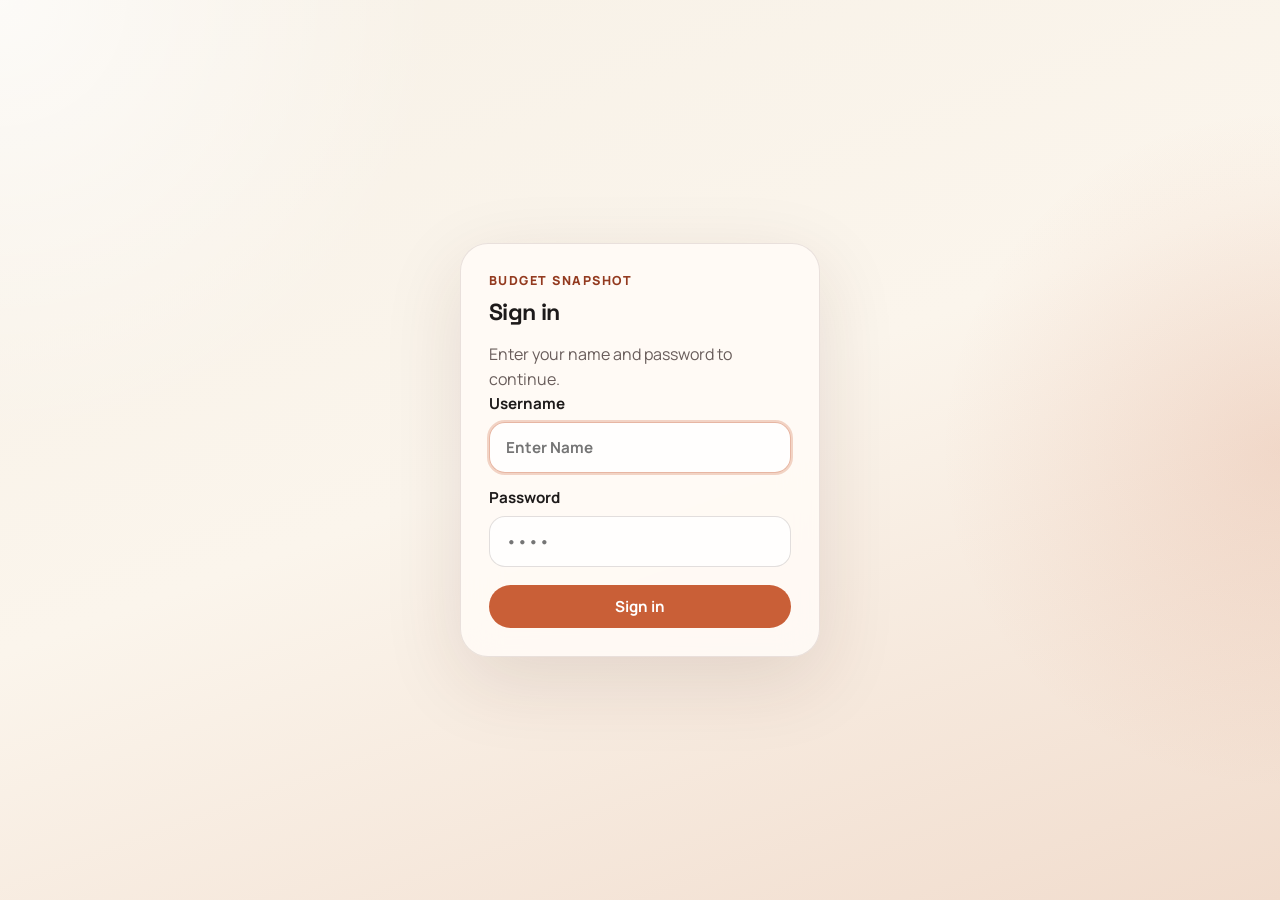
==== commit 294c27d7: "Changes" ====
--- a/login.html
+++ b/login.html
@@ -53,7 +53,7 @@
         <form id="loginForm" class="stack-form">
           <label>
             Username
-            <input id="usernameInput" name="username" type="text" autocomplete="username" autofocus required placeholder="Harjas or Ikjot" />
+            <input id="usernameInput" name="username" type="text" autocomplete="username" autofocus required placeholder="Enter Name" />
           </label>
           <label>
             Password
